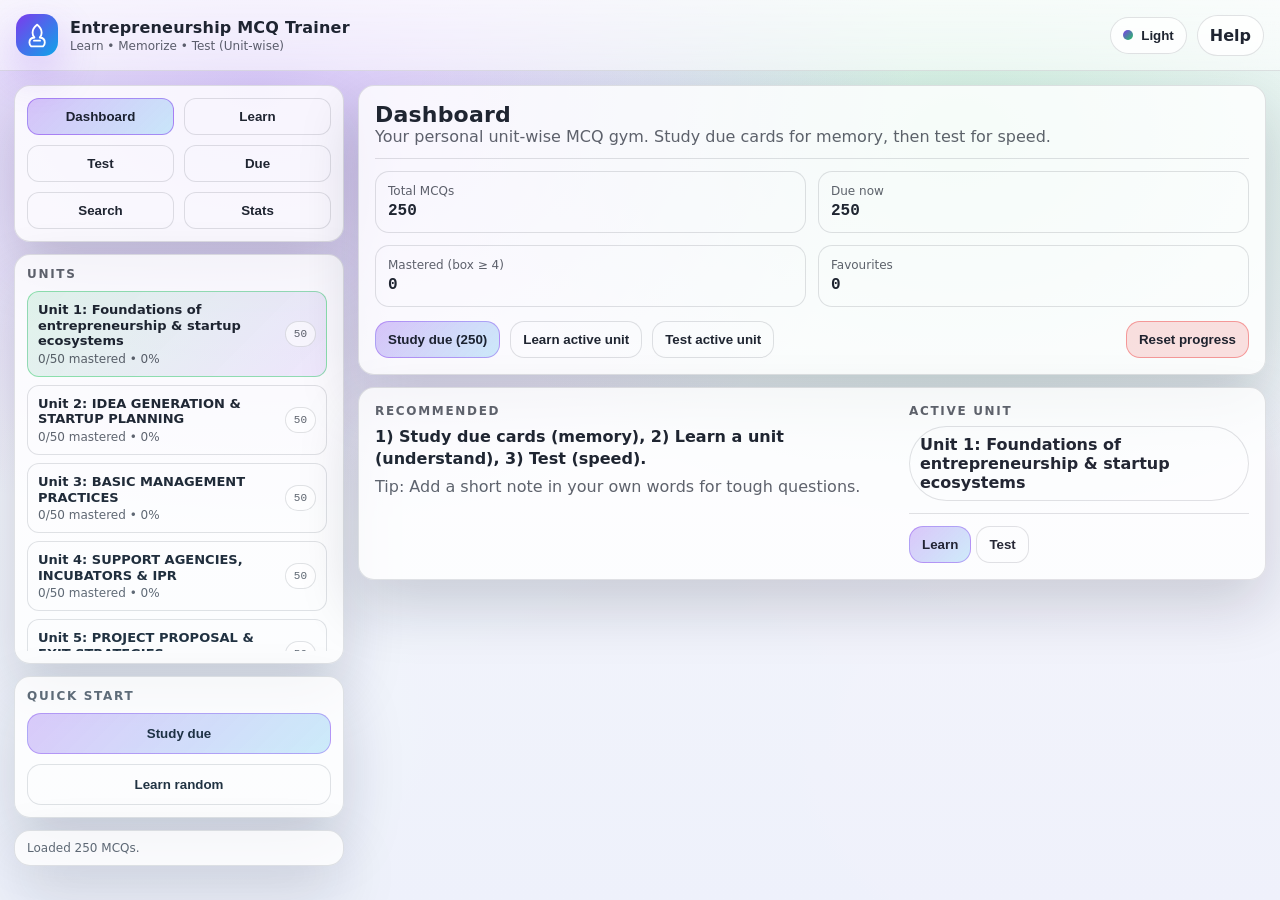
==== entrepreneurship-mcq/index.html @ f95c8c5d "Add Entrepreneurship MCQ Trainer" ====
<!doctype html>
<html lang="en">
  <head>
    <meta charset="utf-8" />
    <meta name="viewport" content="width=device-width, initial-scale=1" />
    <title>Entrepreneurship MCQ Trainer</title>
    <meta
      name="description"
      content="Learn, memorize, and test chapter-wise Entrepreneurship MCQs with progress tracking and spaced repetition."
    />
    <link rel="stylesheet" href="./styles.css" />
    <script defer src="./questions.js"></script>
    <script defer src="./app.js"></script>
  </head>
  <body>
    <div class="bg"></div>
    <header class="topbar">
      <div class="brand">
        <div class="logo" aria-hidden="true">
          <svg viewBox="0 0 24 24" fill="none">
            <path
              d="M12 2.5c-2.7 2.1-4.1 4.7-4.1 7.4 0 1.7.6 3.2 1.7 4.4-2.7.3-4.6 2.2-4.6 4.6 0 1.4.6 2.7 1.6 3.6h11c1-.9 1.6-2.2 1.6-3.6 0-2.4-1.9-4.3-4.6-4.6 1.1-1.2 1.7-2.7 1.7-4.4 0-2.7-1.4-5.3-4.1-7.4Z"
              stroke="currentColor"
              stroke-width="1.7"
              stroke-linecap="round"
              stroke-linejoin="round"
            />
            <path
              d="M9.2 17.2h5.6"
              stroke="currentColor"
              stroke-width="1.7"
              stroke-linecap="round"
            />
          </svg>
        </div>
        <div>
          <div class="brand-title">Entrepreneurship MCQ Trainer</div>
          <div class="brand-sub">Learn • Memorize • Test (Unit-wise)</div>
        </div>
      </div>
      <div class="top-actions">
        <button class="chip" id="themeToggle" type="button" aria-label="Toggle theme">
          <span class="chip-dot" aria-hidden="true"></span>
          <span id="themeLabel">Theme</span>
        </button>
        <a class="chip" href="./README.md" target="_blank" rel="noreferrer">Help</a>
      </div>
    </header>

    <main class="shell">
      <aside class="sidebar">
        <nav class="nav" aria-label="Primary">
          <button class="nav-item is-active" type="button" data-route="dashboard">
            Dashboard
          </button>
          <button class="nav-item" type="button" data-route="learn">Learn</button>
          <button class="nav-item" type="button" data-route="test">Test</button>
          <button class="nav-item" type="button" data-route="due">Due</button>
          <button class="nav-item" type="button" data-route="search">Search</button>
          <button class="nav-item" type="button" data-route="stats">Stats</button>
        </nav>

        <section class="panel">
          <div class="panel-title">Units</div>
          <div class="unit-list" id="unitList"></div>
        </section>

        <section class="panel">
          <div class="panel-title">Quick Start</div>
          <div class="quick">
            <button class="btn" type="button" data-action="start-due">Study due</button>
            <button class="btn btn-ghost" type="button" data-action="start-random-learn">
              Learn random
            </button>
          </div>
        </section>

        <section class="panel tiny" id="parseInfo" aria-live="polite"></section>
      </aside>

      <section class="content">
        <div id="viewRoot"></div>
      </section>
    </main>
  </body>
</html>
---- entrepreneurship-mcq/styles.css ----
:root {
  --bg: #0b1220;
  --bg2: #0a0f1a;
  --panel: rgba(255, 255, 255, 0.06);
  --panel2: rgba(255, 255, 255, 0.08);
  --text: rgba(255, 255, 255, 0.92);
  --muted: rgba(255, 255, 255, 0.68);
  --faint: rgba(255, 255, 255, 0.5);
  --border: rgba(255, 255, 255, 0.12);
  --shadow: 0 24px 70px rgba(0, 0, 0, 0.45);
  --accent: #7c3aed;
  --accent2: #22c55e;
  --danger: #ef4444;
  --warn: #f59e0b;
  --radius: 16px;
  --radius2: 12px;
  --mono: ui-monospace, SFMono-Regular, Menlo, Monaco, Consolas, "Liberation Mono",
    "Courier New", monospace;
  --sans: ui-sans-serif, system-ui, -apple-system, Segoe UI, Roboto, Helvetica, Arial,
    "Apple Color Emoji", "Segoe UI Emoji";
}

[data-theme="light"] {
  --bg: #f7f8fc;
  --bg2: #eef1fb;
  --panel: rgba(255, 255, 255, 0.8);
  --panel2: rgba(255, 255, 255, 0.92);
  --text: rgba(12, 18, 32, 0.92);
  --muted: rgba(12, 18, 32, 0.66);
  --faint: rgba(12, 18, 32, 0.48);
  --border: rgba(12, 18, 32, 0.12);
  --shadow: 0 26px 60px rgba(15, 23, 42, 0.18);
}

* {
  box-sizing: border-box;
}

html,
body {
  height: 100%;
}

body {
  margin: 0;
  font-family: var(--sans);
  color: var(--text);
  background: radial-gradient(1200px 800px at 20% 10%, rgba(124, 58, 237, 0.25), transparent 55%),
    radial-gradient(1000px 700px at 75% 15%, rgba(34, 197, 94, 0.18), transparent 55%),
    linear-gradient(180deg, var(--bg), var(--bg2));
}

.bg {
  position: fixed;
  inset: 0;
  pointer-events: none;
  background: radial-gradient(900px 600px at 12% 80%, rgba(14, 165, 233, 0.14), transparent 60%),
    radial-gradient(900px 600px at 92% 82%, rgba(236, 72, 153, 0.12), transparent 60%);
  mix-blend-mode: screen;
  opacity: 0.8;
}

.topbar {
  position: sticky;
  top: 0;
  z-index: 5;
  display: flex;
  justify-content: space-between;
  align-items: center;
  padding: 14px 16px;
  border-bottom: 1px solid var(--border);
  backdrop-filter: blur(16px);
  background: linear-gradient(180deg, rgba(15, 23, 42, 0.55), rgba(15, 23, 42, 0.25));
}

[data-theme="light"] .topbar {
  background: linear-gradient(180deg, rgba(255, 255, 255, 0.72), rgba(255, 255, 255, 0.55));
}

.brand {
  display: flex;
  align-items: center;
  gap: 12px;
  min-width: 240px;
}

.logo {
  width: 42px;
  height: 42px;
  border-radius: 14px;
  display: grid;
  place-items: center;
  color: white;
  background: linear-gradient(135deg, var(--accent), #0ea5e9);
  box-shadow: 0 18px 40px rgba(124, 58, 237, 0.25);
}

.logo svg {
  width: 26px;
  height: 26px;
}

.brand-title {
  font-weight: 750;
  letter-spacing: 0.2px;
}

.brand-sub {
  font-size: 12px;
  color: var(--muted);
  margin-top: 2px;
}

.top-actions {
  display: flex;
  gap: 10px;
  align-items: center;
}

.chip {
  display: inline-flex;
  align-items: center;
  gap: 8px;
  padding: 10px 12px;
  border-radius: 999px;
  border: 1px solid var(--border);
  background: var(--panel);
  color: var(--text);
  text-decoration: none;
  font-weight: 650;
  cursor: pointer;
  transition: transform 120ms ease, background 120ms ease, border-color 120ms ease;
}

.chip:hover {
  transform: translateY(-1px);
  background: var(--panel2);
  border-color: rgba(124, 58, 237, 0.4);
}

.chip-dot {
  width: 10px;
  height: 10px;
  border-radius: 99px;
  background: linear-gradient(135deg, var(--accent), var(--accent2));
}

.shell {
  display: grid;
  grid-template-columns: 330px 1fr;
  gap: 14px;
  padding: 14px;
  max-width: 1280px;
  margin: 0 auto;
}

.sidebar {
  display: flex;
  flex-direction: column;
  gap: 12px;
}

.content {
  min-width: 0;
}

.nav {
  display: grid;
  grid-template-columns: 1fr 1fr;
  gap: 10px;
  padding: 12px;
  border-radius: var(--radius);
  border: 1px solid var(--border);
  background: var(--panel);
  box-shadow: var(--shadow);
}

.nav-item {
  border: 1px solid var(--border);
  background: rgba(255, 255, 255, 0.04);
  color: var(--text);
  padding: 10px 12px;
  border-radius: 12px;
  font-weight: 700;
  cursor: pointer;
  transition: transform 120ms ease, background 120ms ease, border-color 120ms ease;
}

.nav-item:hover {
  transform: translateY(-1px);
  border-color: rgba(124, 58, 237, 0.35);
  background: rgba(124, 58, 237, 0.12);
}

.nav-item.is-active {
  background: linear-gradient(135deg, rgba(124, 58, 237, 0.28), rgba(14, 165, 233, 0.2));
  border-color: rgba(124, 58, 237, 0.5);
}

.panel {
  padding: 12px;
  border-radius: var(--radius);
  border: 1px solid var(--border);
  background: var(--panel);
  box-shadow: var(--shadow);
}

.panel-title {
  font-weight: 800;
  font-size: 12px;
  letter-spacing: 0.14em;
  text-transform: uppercase;
  color: var(--muted);
  margin-bottom: 10px;
}

.panel.tiny {
  padding: 10px 12px;
  font-size: 12px;
  color: var(--muted);
}

.unit-list {
  display: grid;
  gap: 8px;
  max-height: 360px;
  overflow: auto;
  padding-right: 4px;
}

.unit-item {
  display: flex;
  align-items: center;
  justify-content: space-between;
  gap: 12px;
  padding: 10px 10px;
  border-radius: 12px;
  border: 1px solid var(--border);
  background: rgba(255, 255, 255, 0.04);
  cursor: pointer;
  user-select: none;
  transition: transform 120ms ease, background 120ms ease, border-color 120ms ease;
}

.unit-item:hover {
  transform: translateY(-1px);
  border-color: rgba(34, 197, 94, 0.35);
  background: rgba(34, 197, 94, 0.08);
}

.unit-item.is-active {
  border-color: rgba(34, 197, 94, 0.45);
  background: linear-gradient(135deg, rgba(34, 197, 94, 0.12), rgba(124, 58, 237, 0.1));
}

.unit-name {
  display: grid;
  gap: 3px;
}

.unit-title {
  font-weight: 760;
  font-size: 13px;
  line-height: 1.2;
}

.unit-sub {
  font-size: 12px;
  color: var(--muted);
}

.badge {
  font-family: var(--mono);
  font-size: 11px;
  color: var(--muted);
  padding: 6px 8px;
  border-radius: 999px;
  border: 1px solid var(--border);
  background: rgba(0, 0, 0, 0.08);
}

[data-theme="light"] .badge {
  background: rgba(255, 255, 255, 0.6);
}

.quick {
  display: grid;
  gap: 10px;
}

.btn {
  appearance: none;
  border: 1px solid rgba(124, 58, 237, 0.4);
  background: linear-gradient(135deg, rgba(124, 58, 237, 0.28), rgba(14, 165, 233, 0.2));
  color: var(--text);
  padding: 12px 12px;
  border-radius: 14px;
  font-weight: 850;
  cursor: pointer;
  transition: transform 120ms ease, box-shadow 120ms ease, border-color 120ms ease;
}

.btn:hover {
  transform: translateY(-1px);
  border-color: rgba(124, 58, 237, 0.6);
  box-shadow: 0 18px 50px rgba(124, 58, 237, 0.18);
}

.btn:active {
  transform: translateY(0px);
}

.btn-ghost {
  border-color: var(--border);
  background: rgba(255, 255, 255, 0.05);
}

.btn-ghost:hover {
  box-shadow: none;
  border-color: rgba(255, 255, 255, 0.22);
}

.card {
  border-radius: var(--radius);
  border: 1px solid var(--border);
  background: var(--panel);
  box-shadow: var(--shadow);
  padding: 16px;
}

.grid {
  display: grid;
  gap: 12px;
}

.grid.two {
  grid-template-columns: 1fr 1fr;
}

.h1 {
  margin: 0;
  font-size: 22px;
  letter-spacing: 0.2px;
}

.muted {
  color: var(--muted);
}

.row {
  display: flex;
  gap: 10px;
  flex-wrap: wrap;
  align-items: center;
}

.select,
.input,
.textarea {
  width: 100%;
  border-radius: 14px;
  border: 1px solid var(--border);
  background: rgba(255, 255, 255, 0.04);
  color: var(--text);
  padding: 12px 12px;
  outline: none;
  transition: border-color 120ms ease, background 120ms ease;
}

.select:focus,
.input:focus,
.textarea:focus {
  border-color: rgba(124, 58, 237, 0.55);
  background: rgba(124, 58, 237, 0.08);
}

.textarea {
  min-height: 90px;
  resize: vertical;
}

.kpi {
  display: grid;
  gap: 4px;
  padding: 12px;
  border-radius: 14px;
  border: 1px solid var(--border);
  background: rgba(255, 255, 255, 0.04);
}

.kpi-label {
  font-size: 12px;
  color: var(--muted);
}

.kpi-value {
  font-family: var(--mono);
  font-size: 16px;
  font-weight: 800;
}

.q {
  font-weight: 820;
  font-size: 16px;
  line-height: 1.35;
}

.opts {
  display: grid;
  gap: 10px;
  margin-top: 12px;
}

.opt {
  border-radius: 14px;
  border: 1px solid var(--border);
  background: rgba(255, 255, 255, 0.04);
  padding: 12px;
  cursor: pointer;
  transition: transform 120ms ease, border-color 120ms ease, background 120ms ease;
  display: flex;
  gap: 10px;
  align-items: flex-start;
}

.opt:hover {
  transform: translateY(-1px);
  border-color: rgba(14, 165, 233, 0.4);
  background: rgba(14, 165, 233, 0.08);
}

.opt.is-correct {
  border-color: rgba(34, 197, 94, 0.65);
  background: rgba(34, 197, 94, 0.12);
}

.opt.is-wrong {
  border-color: rgba(239, 68, 68, 0.65);
  background: rgba(239, 68, 68, 0.12);
}

.opt.is-active {
  border-color: rgba(124, 58, 237, 0.55);
  background: rgba(124, 58, 237, 0.12);
}

.opt-key {
  font-family: var(--mono);
  font-weight: 900;
  color: var(--muted);
  width: 20px;
  flex: 0 0 auto;
}

.opt-text {
  flex: 1 1 auto;
}

.pill {
  display: inline-flex;
  align-items: center;
  gap: 8px;
  padding: 8px 10px;
  border-radius: 999px;
  border: 1px solid var(--border);
  background: rgba(255, 255, 255, 0.04);
  color: var(--text);
  font-weight: 750;
}

.pill.good {
  border-color: rgba(34, 197, 94, 0.5);
  background: rgba(34, 197, 94, 0.12);
}

.pill.bad {
  border-color: rgba(239, 68, 68, 0.5);
  background: rgba(239, 68, 68, 0.12);
}

.pill.warn {
  border-color: rgba(245, 158, 11, 0.55);
  background: rgba(245, 158, 11, 0.12);
}

.split {
  display: grid;
  grid-template-columns: 1fr 340px;
  gap: 12px;
}

.footer-actions {
  margin-top: 14px;
  display: flex;
  gap: 10px;
  flex-wrap: wrap;
  align-items: center;
  justify-content: space-between;
}

.btn-small {
  padding: 10px 12px;
  border-radius: 14px;
  font-weight: 850;
}

.btn-danger {
  border-color: rgba(239, 68, 68, 0.45);
  background: rgba(239, 68, 68, 0.16);
}

.btn-danger:hover {
  border-color: rgba(239, 68, 68, 0.7);
  box-shadow: 0 18px 50px rgba(239, 68, 68, 0.14);
}

.list {
  display: grid;
  gap: 10px;
}

.item {
  padding: 12px;
  border-radius: 14px;
  border: 1px solid var(--border);
  background: rgba(255, 255, 255, 0.04);
}

.item-top {
  display: flex;
  justify-content: space-between;
  align-items: center;
  gap: 10px;
}

.item-title {
  font-weight: 850;
  margin: 0;
  font-size: 14px;
}

.tiny {
  font-size: 12px;
  color: var(--muted);
}

.hr {
  height: 1px;
  background: var(--border);
  margin: 12px 0;
}

.link {
  color: inherit;
  text-decoration: underline;
  text-decoration-color: rgba(124, 58, 237, 0.55);
  text-underline-offset: 3px;
}

.hidden {
  display: none !important;
}

@media (max-width: 980px) {
  .shell {
    grid-template-columns: 1fr;
  }
  .split {
    grid-template-columns: 1fr;
  }
  .nav {
    grid-template-columns: 1fr 1fr 1fr;
  }
}

@media (max-width: 560px) {
  .nav {
    grid-template-columns: 1fr 1fr;
  }
  .topbar {
    flex-direction: column;
    align-items: flex-start;
    gap: 10px;
  }
}
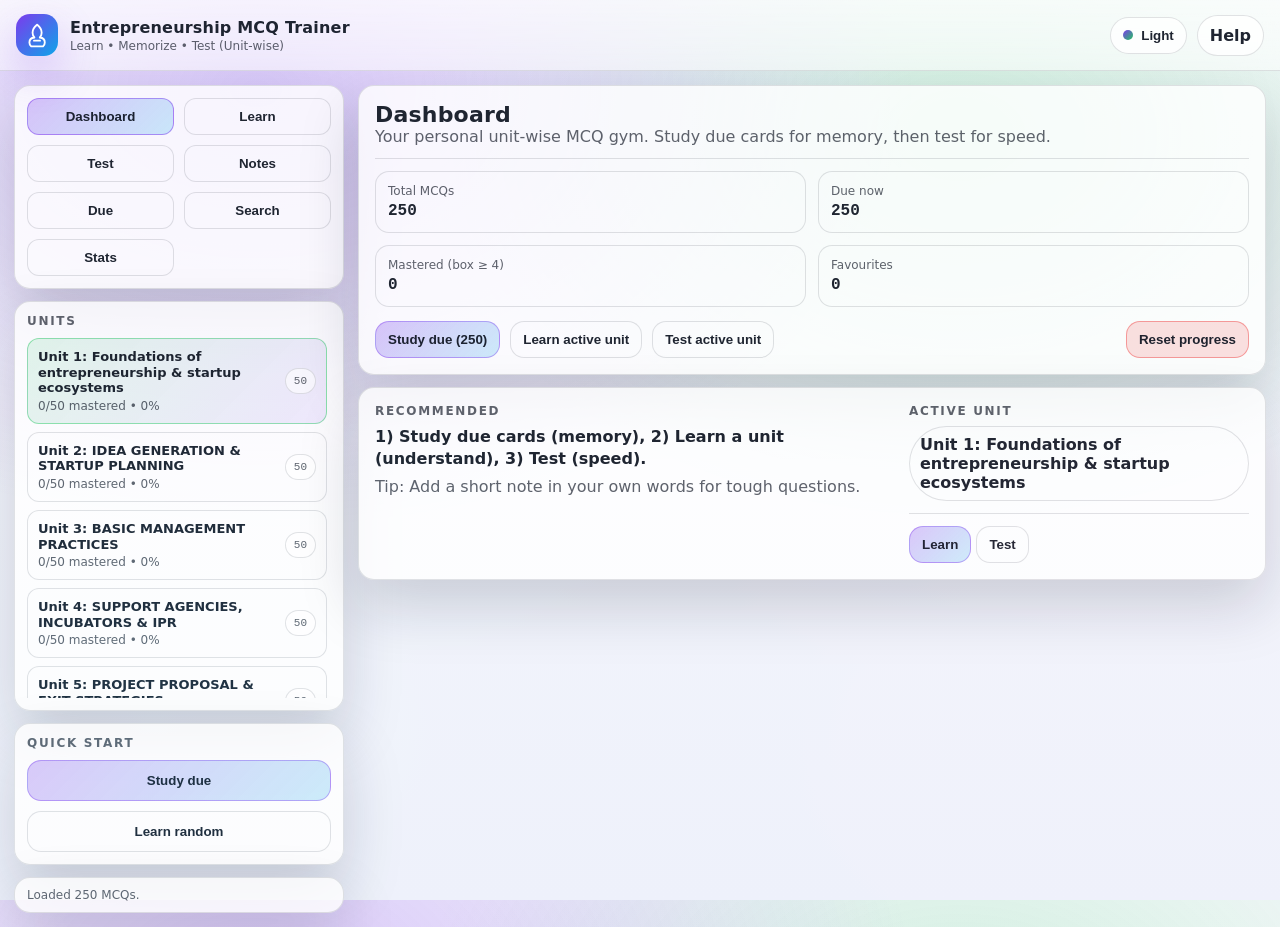
==== commit 4c0ab262: "Add notes and important questions section" ====
--- a/entrepreneurship-mcq/index.html
+++ b/entrepreneurship-mcq/index.html
@@ -10,6 +10,7 @@
     />
     <link rel="stylesheet" href="./styles.css" />
     <script defer src="./questions.js"></script>
+    <script defer src="./notes.js"></script>
     <script defer src="./app.js"></script>
   </head>
   <body>
@@ -55,6 +56,7 @@
           </button>
           <button class="nav-item" type="button" data-route="learn">Learn</button>
           <button class="nav-item" type="button" data-route="test">Test</button>
+          <button class="nav-item" type="button" data-route="notes">Notes</button>
           <button class="nav-item" type="button" data-route="due">Due</button>
           <button class="nav-item" type="button" data-route="search">Search</button>
           <button class="nav-item" type="button" data-route="stats">Stats</button>
@@ -84,4 +86,3 @@
     </main>
   </body>
 </html>
-
--- a/entrepreneurship-mcq/styles.css
+++ b/entrepreneurship-mcq/styles.css
@@ -561,6 +561,38 @@
   display: none !important;
 }
 
+details {
+  border-radius: 14px;
+  border: 1px solid var(--border);
+  background: rgba(255, 255, 255, 0.04);
+  padding: 12px;
+}
+
+summary {
+  cursor: pointer;
+  font-weight: 850;
+}
+
+.note-body {
+  margin-top: 10px;
+  color: var(--muted);
+  line-height: 1.5;
+}
+
+.note-list {
+  margin: 10px 0 0 18px;
+  color: var(--muted);
+}
+
+.note-list li {
+  margin: 6px 0;
+}
+
+.note-footer {
+  margin-top: 10px;
+  color: var(--muted);
+}
+
 @media (max-width: 980px) {
   .shell {
     grid-template-columns: 1fr;
